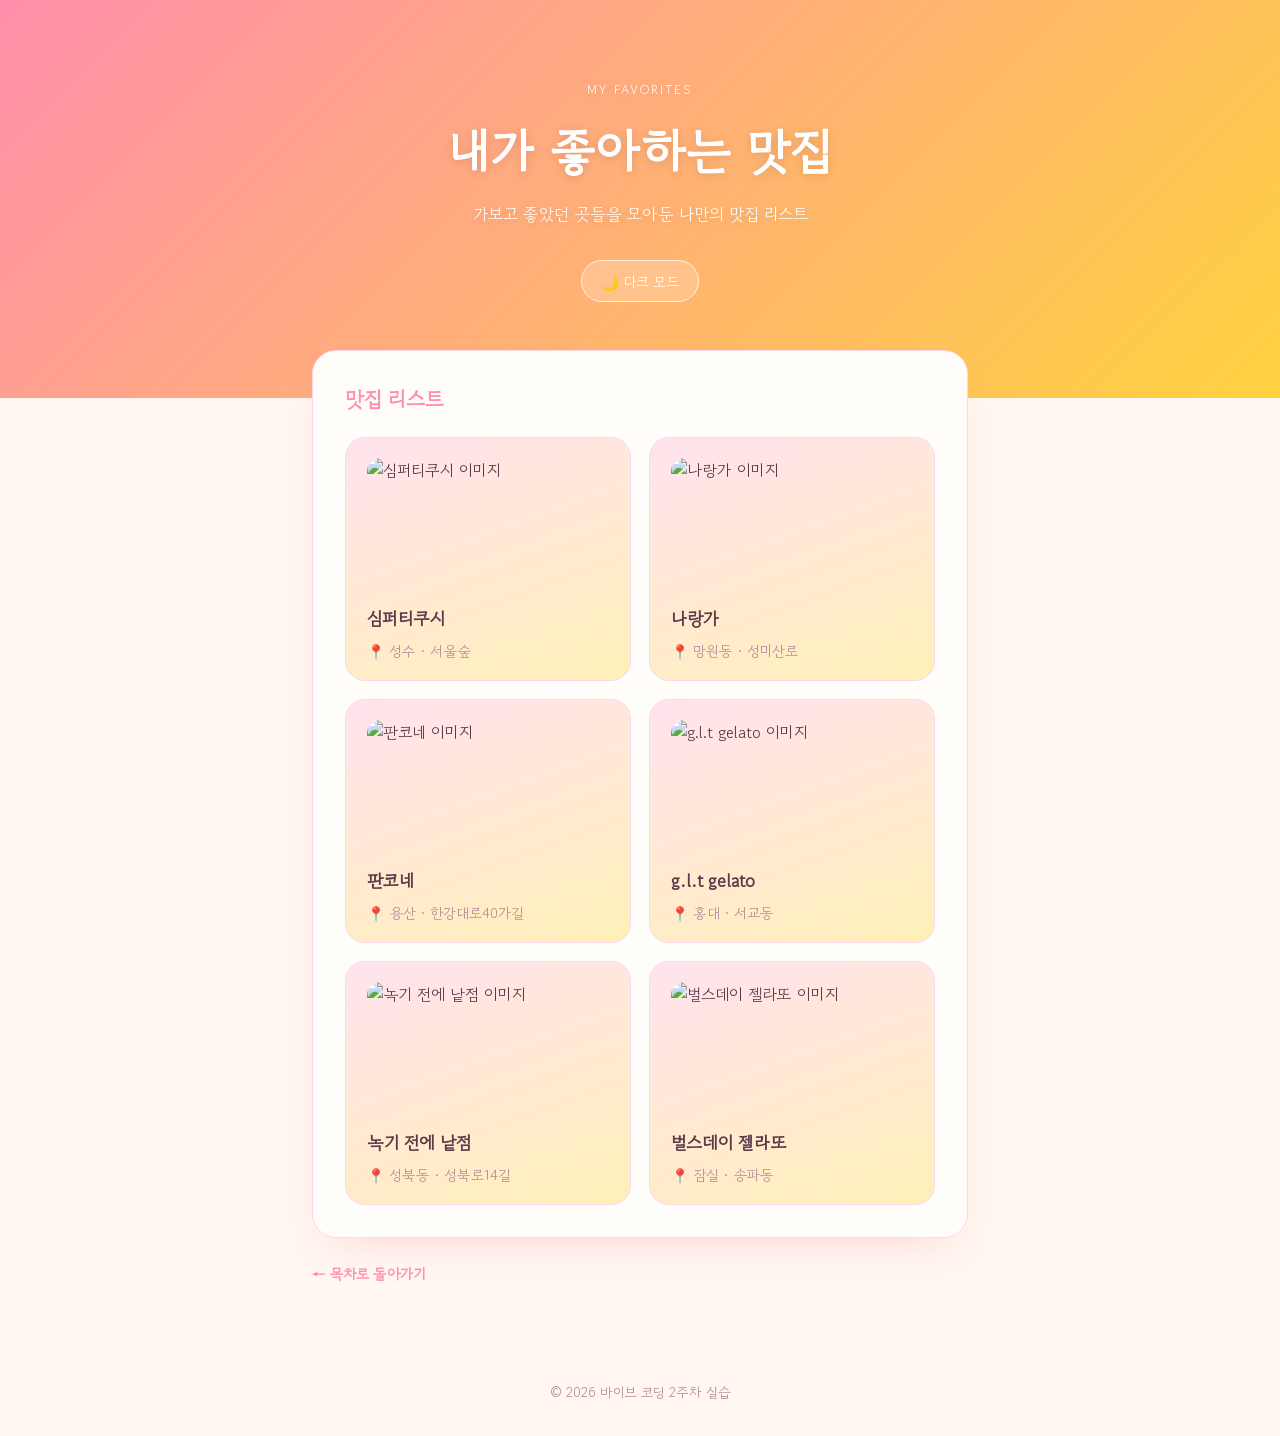
==== restaurants.html @ b86bea0b "맛집 TOP 3 섹션 및 전체 맛집 페이지 추가 index.html에 좋아하는 맛집 TOP 3 미리보기 섹션을 추가하고, 전체 맛집 목록을 볼 수 있는 restaurants.htm" ====
<!DOCTYPE html>
<html lang="ko">
<head>
  <meta charset="UTF-8">
  <meta name="viewport" content="width=device-width, initial-scale=1.0">
  <title>내가 좋아하는 맛집</title>
  <link rel="stylesheet" href="css/style.css">
</head>
<body>
  <header class="hero">
    <div class="hero-inner">
      <p class="eyebrow">My Favorites</p>
      <h1>내가 좋아하는 맛집</h1>
      <p class="subtitle">가보고 좋았던 곳들을 모아둔 나만의 맛집 리스트</p>
      <button id="theme-toggle" class="theme-toggle" type="button" aria-label="테마 전환">🌙 다크 모드</button>
    </div>
  </header>

  <main>
    <section class="restaurants">
      <h2>맛집 리스트</h2>
      <ul class="restaurant-grid">
        <li class="restaurant-card">
          <img class="restaurant-image" src="https://picsum.photos/seed/simpaticuisine/400/300" alt="심퍼티쿠시 이미지" loading="lazy">
          <span class="restaurant-name">심퍼티쿠시</span>
          <span class="restaurant-location">📍 성수 · 서울숲</span>
        </li>
        <li class="restaurant-card">
          <img class="restaurant-image" src="https://picsum.photos/seed/narangga/400/300" alt="나랑가 이미지" loading="lazy">
          <span class="restaurant-name">나랑가</span>
          <span class="restaurant-location">📍 망원동 · 성미산로</span>
        </li>
        <li class="restaurant-card">
          <img class="restaurant-image" src="https://picsum.photos/seed/pancone/400/300" alt="판코네 이미지" loading="lazy">
          <span class="restaurant-name">판코네</span>
          <span class="restaurant-location">📍 용산 · 한강대로40가길</span>
        </li>
        <li class="restaurant-card">
          <img class="restaurant-image" src="https://picsum.photos/seed/gltgelato/400/300" alt="g.l.t gelato 이미지" loading="lazy">
          <span class="restaurant-name">g.l.t gelato</span>
          <span class="restaurant-location">📍 홍대 · 서교동</span>
        </li>
        <li class="restaurant-card">
          <img class="restaurant-image" src="https://picsum.photos/seed/nokgijeonje/400/300" alt="녹기 전에 낱점 이미지" loading="lazy">
          <span class="restaurant-name">녹기 전에 낱점</span>
          <span class="restaurant-location">📍 성북동 · 성북로14길</span>
        </li>
        <li class="restaurant-card">
          <img class="restaurant-image" src="https://picsum.photos/seed/birthdaygelato/400/300" alt="벌스데이 젤라또 이미지" loading="lazy">
          <span class="restaurant-name">벌스데이 젤라또</span>
          <span class="restaurant-location">📍 잠실 · 송파동</span>
        </li>
      </ul>
    </section>

    <a class="back-link" href="index.html">← 목차로 돌아가기</a>
  </main>

  <footer>
    <p>&copy; 2026 바이브 코딩 2주차 실습</p>
  </footer>

  <script src="js/main.js"></script>
</body>
</html>
---- css/style.css ----
@import url('https://fonts.googleapis.com/css2?family=Gowun+Dodum&display=swap');

:root {
  --bg: #fff7f0;
  --text: #5b3a4a;
  --muted: #b48a9a;
  --card-bg: #fffdfa;
  --border: #ffd6e8;
  --accent: #ff8fab;
  --accent-2: #ffd23f;
  --accent-soft: #fff0b8;
  --pink-soft: #ffe3ee;
}

:root[data-theme="dark"] {
  --bg: #2b1f2a;
  --text: #ffe9f2;
  --muted: #d9aec2;
  --card-bg: #3a2b3a;
  --border: #5c3f52;
  --accent: #ff9ecf;
  --accent-2: #ffd23f;
  --accent-soft: #4a3a2a;
  --pink-soft: #4a2f42;
}

* {
  box-sizing: border-box;
  margin: 0;
  padding: 0;
}

body {
  font-family: "Gowun Dodum", system-ui, -apple-system, "Segoe UI", sans-serif;
  line-height: 1.6;
  color: var(--text);
  background: var(--bg);
  transition: background 0.2s ease, color 0.2s ease;
}

/* 히어로 영역 */
.hero {
  background: linear-gradient(135deg, var(--accent) 0%, var(--accent-2) 100%);
  padding: 5rem 2rem 6rem;
  color: #fff;
  text-align: center;
  text-shadow: 0 2px 10px rgba(0, 0, 0, 0.12);
}

.hero-inner {
  max-width: 640px;
  margin: 0 auto;
}

.eyebrow {
  text-transform: uppercase;
  letter-spacing: 0.15em;
  font-size: 0.8rem;
  opacity: 0.9;
  margin-bottom: 0.75rem;
}

.hero h1 {
  font-size: clamp(2rem, 5vw, 3rem);
  font-weight: 800;
  margin-bottom: 0.75rem;
}

.subtitle {
  font-size: 1.05rem;
  opacity: 0.95;
  margin-bottom: 2rem;
}

.theme-toggle {
  border: 1px solid rgba(255, 255, 255, 0.7);
  background: rgba(255, 255, 255, 0.2);
  color: #fff;
  padding: 0.6rem 1.2rem;
  border-radius: 999px;
  font-size: 0.9rem;
  font-family: inherit;
  cursor: pointer;
  transition: background 0.2s ease, transform 0.15s ease;
}

.theme-toggle:hover {
  background: rgba(255, 255, 255, 0.35);
  transform: translateY(-1px) scale(1.03);
}

/* 본문 */
main {
  max-width: 720px;
  margin: -3rem auto 0;
  padding: 0 2rem 4rem;
}

.toc,
.restaurants {
  background: var(--card-bg);
  border: 1px solid var(--border);
  border-radius: 24px;
  padding: 2rem;
  box-shadow: 0 20px 40px -20px rgba(255, 143, 171, 0.35);
}

.toc h2,
.restaurants h2 {
  font-size: 1.3rem;
  margin-bottom: 1.25rem;
  color: var(--accent);
}

.toc-list {
  list-style: none;
  display: flex;
  flex-direction: column;
  gap: 0.75rem;
}

.toc-item {
  display: flex;
  align-items: center;
  gap: 1rem;
  padding: 0.9rem 1rem;
  background: var(--pink-soft);
  border: 1px solid var(--border);
  border-radius: 16px;
  transition: border-color 0.2s ease, transform 0.15s ease;
}

.toc-item:hover {
  border-color: var(--accent);
  transform: translateX(4px) scale(1.02);
}

.toc-number {
  display: inline-flex;
  align-items: center;
  justify-content: center;
  width: 2rem;
  height: 2rem;
  border-radius: 50%;
  background: var(--accent-soft);
  color: #a15a3f;
  font-weight: 700;
  flex-shrink: 0;
}

.toc-text {
  color: var(--muted);
}

/* 맛집 리스트 */
.restaurant-grid {
  list-style: none;
  display: grid;
  grid-template-columns: repeat(auto-fill, minmax(220px, 1fr));
  gap: 1.1rem;
}

.restaurant-card {
  position: relative;
  display: flex;
  flex-direction: column;
  gap: 0.4rem;
  padding: 1.3rem 1.3rem 1.1rem;
  background: linear-gradient(160deg, var(--pink-soft) 0%, var(--accent-soft) 100%);
  border: 1px solid var(--border);
  border-radius: 20px;
  transition: border-color 0.2s ease, transform 0.2s ease, box-shadow 0.2s ease;
}

.restaurant-image {
  width: 100%;
  height: 140px;
  object-fit: cover;
  border-radius: 14px;
}

.restaurant-card:hover {
  border-color: var(--accent);
  transform: translateY(-4px) rotate(-1deg);
  box-shadow: 0 16px 28px -16px rgba(255, 143, 171, 0.5);
}

.restaurant-name {
  font-weight: 700;
  font-size: 1.1rem;
  color: var(--text);
}

.restaurant-location {
  color: var(--muted);
  font-size: 0.9rem;
}

.back-link {
  display: inline-block;
  margin-top: 1.5rem;
  color: var(--accent);
  text-decoration: none;
  font-size: 0.9rem;
  font-weight: 700;
}

.back-link:hover {
  text-decoration: underline;
}

/* 푸터 */
footer {
  text-align: center;
  padding: 2rem;
  color: var(--muted);
  font-size: 0.85rem;
}
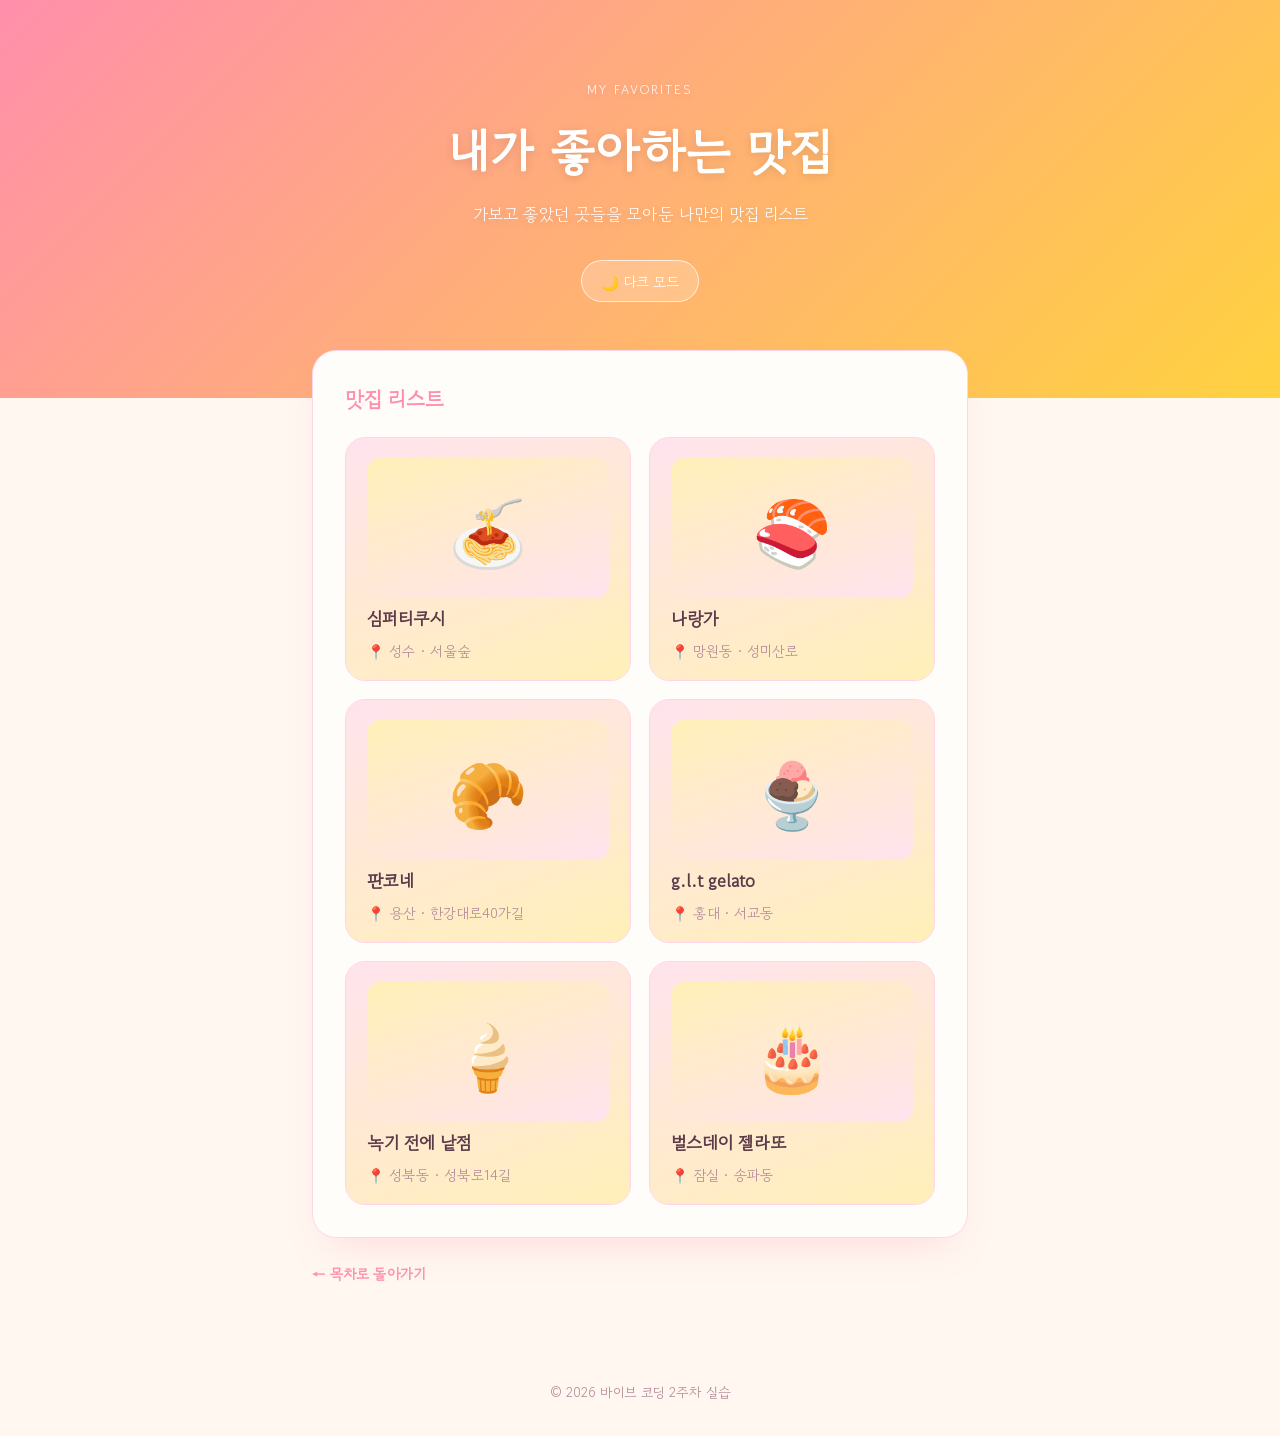
==== commit aa95cf4a: "맛집 이미지를 일러스트 이모지로 교체하고 목차 섹션 제거 사진 대신 가게 성격에 맞는 이모지 일러스트(파스타, 초밥, 빵 등)를 사용하고, 사용하지 않는 실습 목차 섹션과 관련 C" ====
--- a/restaurants.html
+++ b/restaurants.html
@@ -21,32 +21,32 @@
       <h2>맛집 리스트</h2>
       <ul class="restaurant-grid">
         <li class="restaurant-card">
-          <img class="restaurant-image" src="https://picsum.photos/seed/simpaticuisine/400/300" alt="심퍼티쿠시 이미지" loading="lazy">
+          <div class="restaurant-image" aria-hidden="true">🍝</div>
           <span class="restaurant-name">심퍼티쿠시</span>
           <span class="restaurant-location">📍 성수 · 서울숲</span>
         </li>
         <li class="restaurant-card">
-          <img class="restaurant-image" src="https://picsum.photos/seed/narangga/400/300" alt="나랑가 이미지" loading="lazy">
+          <div class="restaurant-image" aria-hidden="true">🍣</div>
           <span class="restaurant-name">나랑가</span>
           <span class="restaurant-location">📍 망원동 · 성미산로</span>
         </li>
         <li class="restaurant-card">
-          <img class="restaurant-image" src="https://picsum.photos/seed/pancone/400/300" alt="판코네 이미지" loading="lazy">
+          <div class="restaurant-image" aria-hidden="true">🥐</div>
           <span class="restaurant-name">판코네</span>
           <span class="restaurant-location">📍 용산 · 한강대로40가길</span>
         </li>
         <li class="restaurant-card">
-          <img class="restaurant-image" src="https://picsum.photos/seed/gltgelato/400/300" alt="g.l.t gelato 이미지" loading="lazy">
+          <div class="restaurant-image" aria-hidden="true">🍨</div>
           <span class="restaurant-name">g.l.t gelato</span>
           <span class="restaurant-location">📍 홍대 · 서교동</span>
         </li>
         <li class="restaurant-card">
-          <img class="restaurant-image" src="https://picsum.photos/seed/nokgijeonje/400/300" alt="녹기 전에 낱점 이미지" loading="lazy">
+          <div class="restaurant-image" aria-hidden="true">🍦</div>
           <span class="restaurant-name">녹기 전에 낱점</span>
           <span class="restaurant-location">📍 성북동 · 성북로14길</span>
         </li>
         <li class="restaurant-card">
-          <img class="restaurant-image" src="https://picsum.photos/seed/birthdaygelato/400/300" alt="벌스데이 젤라또 이미지" loading="lazy">
+          <div class="restaurant-image" aria-hidden="true">🎂</div>
           <span class="restaurant-name">벌스데이 젤라또</span>
           <span class="restaurant-location">📍 잠실 · 송파동</span>
         </li>
--- a/css/style.css
+++ b/css/style.css
@@ -96,7 +96,6 @@
   padding: 0 2rem 4rem;
 }
 
-.toc,
 .restaurants {
   background: var(--card-bg);
   border: 1px solid var(--border);
@@ -105,51 +104,10 @@
   box-shadow: 0 20px 40px -20px rgba(255, 143, 171, 0.35);
 }
 
-.toc h2,
 .restaurants h2 {
   font-size: 1.3rem;
   margin-bottom: 1.25rem;
   color: var(--accent);
-}
-
-.toc-list {
-  list-style: none;
-  display: flex;
-  flex-direction: column;
-  gap: 0.75rem;
-}
-
-.toc-item {
-  display: flex;
-  align-items: center;
-  gap: 1rem;
-  padding: 0.9rem 1rem;
-  background: var(--pink-soft);
-  border: 1px solid var(--border);
-  border-radius: 16px;
-  transition: border-color 0.2s ease, transform 0.15s ease;
-}
-
-.toc-item:hover {
-  border-color: var(--accent);
-  transform: translateX(4px) scale(1.02);
-}
-
-.toc-number {
-  display: inline-flex;
-  align-items: center;
-  justify-content: center;
-  width: 2rem;
-  height: 2rem;
-  border-radius: 50%;
-  background: var(--accent-soft);
-  color: #a15a3f;
-  font-weight: 700;
-  flex-shrink: 0;
-}
-
-.toc-text {
-  color: var(--muted);
 }
 
 /* 맛집 리스트 */
@@ -175,8 +133,12 @@
 .restaurant-image {
   width: 100%;
   height: 140px;
-  object-fit: cover;
+  display: flex;
+  align-items: center;
+  justify-content: center;
+  font-size: 4rem;
   border-radius: 14px;
+  background: linear-gradient(160deg, var(--accent-soft) 0%, var(--pink-soft) 100%);
 }
 
 .restaurant-card:hover {
